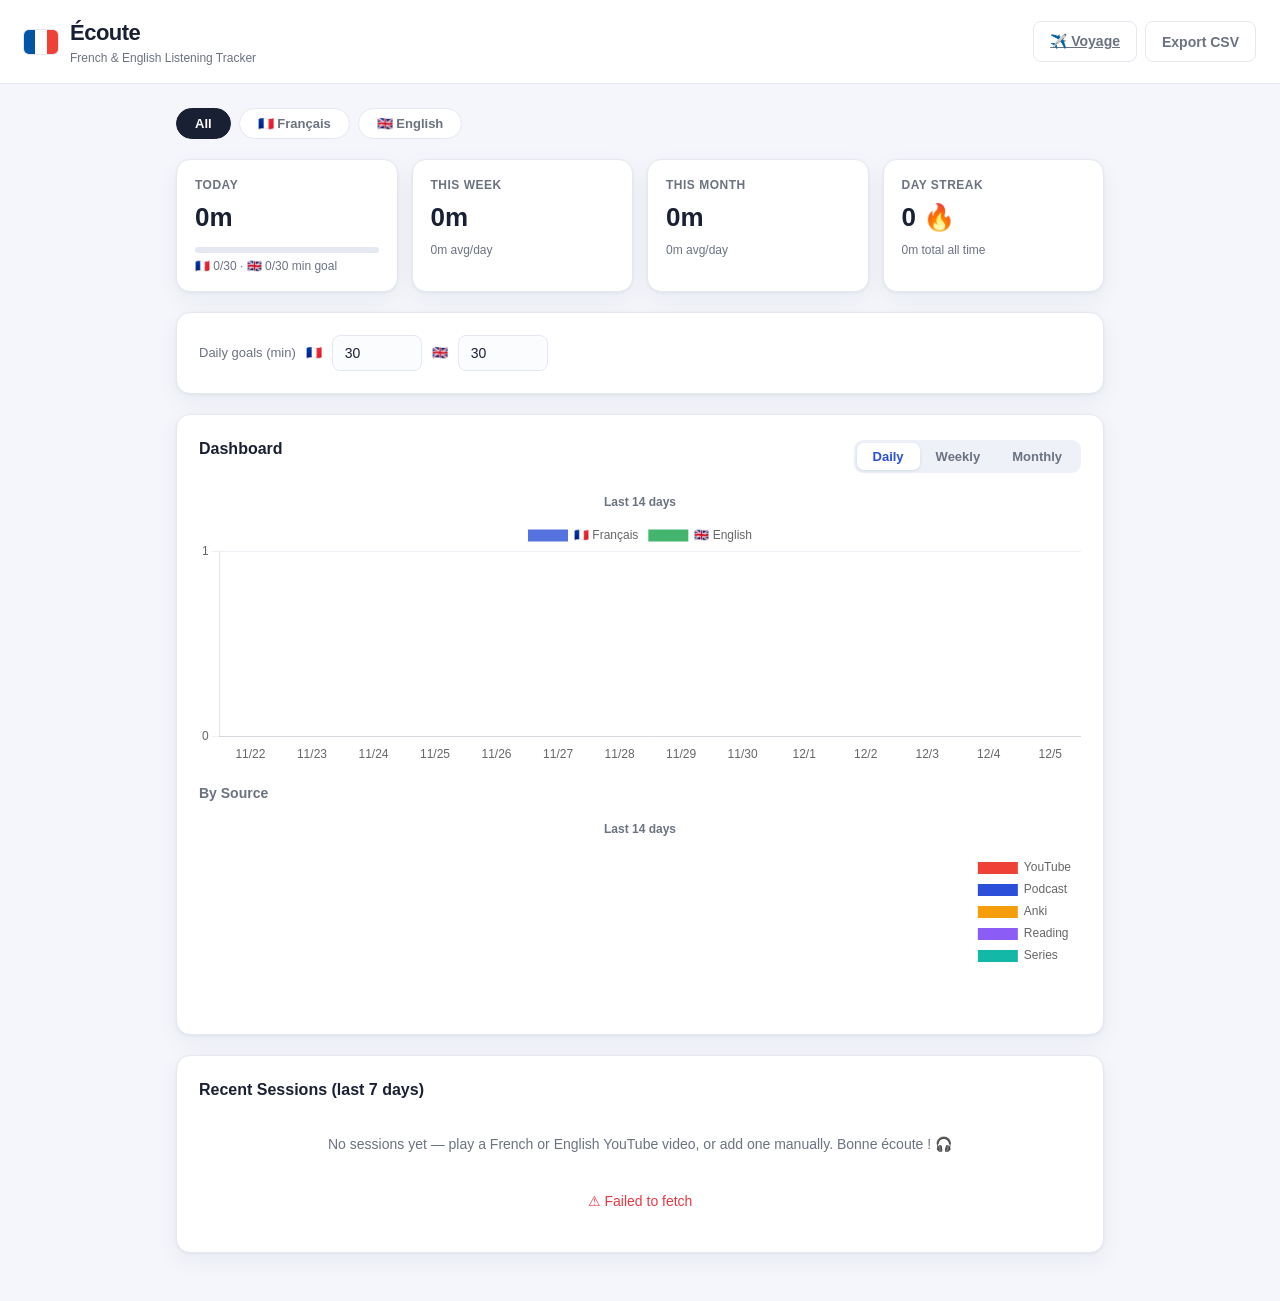
==== extension/dashboard.html @ 87cd2cb8 "Auto-track series on Gimy/Netflix/Disney+ with TMDB poster icons New series-detect.js content script" ====
<!DOCTYPE html>
<html lang="en">
<head>
  <meta charset="UTF-8">
  <meta name="viewport" content="width=device-width, initial-scale=1.0">
  <title>Écoute — Dashboard</title>
  <link rel="icon" type="image/png" href="icons/favicon-64.png">
  <link rel="apple-touch-icon" href="icons/apple-touch-icon.png">
  <link rel="stylesheet" href="dashboard.css">
</head>
<body>
  <header class="topbar">
    <div class="brand">
      <span class="brand-flag"><span></span><span></span><span></span></span>
      <div>
        <h1>Écoute</h1>
        <p class="brand-sub" data-i18n="tagline">French Listening Tracker</p>
      </div>
    </div>
    <div class="topbar-actions">
      <a class="btn btn-ghost" href="todo.html">✈️ Voyage</a>
      <button id="exportBtn" class="btn btn-ghost" data-i18n="export">Export CSV</button>
    </div>
  </header>

  <main class="container">

    <div class="lang-filter">
      <button class="pill active" data-langfilter="all" data-i18n="all">All</button>
      <button class="pill" data-langfilter="fr">🇫🇷 <span data-i18n="french">Français</span></button>
      <button class="pill" data-langfilter="en">🇬🇧 <span data-i18n="english">English</span></button>
    </div>

    <section class="stats-grid">
      <div class="stat-card">
        <p class="stat-label" data-i18n="today">Today</p>
        <p class="stat-value" id="statToday">0m</p>
        <div class="goal-bar"><div class="goal-fill" id="goalFill"></div></div>
        <p class="stat-sub" id="goalText"></p>
      </div>
      <div class="stat-card">
        <p class="stat-label" data-i18n="thisWeek">This Week</p>
        <p class="stat-value" id="statWeek">0m</p>
        <p class="stat-sub" id="statWeekAvg"></p>
      </div>
      <div class="stat-card">
        <p class="stat-label" data-i18n="thisMonth">This Month</p>
        <p class="stat-value" id="statMonth">0m</p>
        <p class="stat-sub" id="statMonthAvg"></p>
      </div>
      <div class="stat-card">
        <p class="stat-label" data-i18n="streak">Day Streak</p>
        <p class="stat-value" id="statStreak">0 🔥</p>
        <p class="stat-sub" id="statTotal"></p>
      </div>
    </section>

    <section class="card">
      <div class="goal-setting no-border">
        <label data-i18n="dailyGoals">Daily goals (min)</label>
        <span>🇫🇷</span><input type="number" id="goalInputFr" class="input small" min="5" max="1440" step="5">
        <span>🇬🇧</span><input type="number" id="goalInputEn" class="input small" min="5" max="1440" step="5">
      </div>
    </section>

    <section class="card">
      <div class="dash-header">
        <h2 data-i18n="dashboard">Dashboard</h2>
        <div class="tabs">
          <button class="tab active" data-view="daily" data-i18n="daily">Daily</button>
          <button class="tab" data-view="weekly" data-i18n="weekly">Weekly</button>
          <button class="tab" data-view="monthly" data-i18n="monthly">Monthly</button>
        </div>
      </div>
      <div class="chart-wrap"><canvas id="mainChart"></canvas></div>
      <div class="chart-wrap donut-wrap">
        <h3 data-i18n="bySource">By Source</h3>
        <canvas id="typeChart"></canvas>
      </div>
    </section>

    <section class="card">
      <h2 data-i18n="recentSessions">Recent Sessions</h2>
      <ul id="sessionList" class="session-list"></ul>
      <p id="emptyMsg" class="empty-msg" data-i18n="noSessions">No sessions yet.</p>
      <p id="errorMsg" class="empty-msg error" hidden></p>
    </section>

  </main>

  <script src="vendor/chart.umd.min.js"></script>
  <script src="storage-shim.js"></script>
  <script src="config.js"></script>
  <script src="config.local.js"></script>
  <script src="supabase.js"></script>
  <script src="i18n.js"></script>
  <script src="tmdb.js"></script>
  <script src="dashboard.js"></script>
</body>
</html>
---- extension/dashboard.css ----
:root {
  --bg: #f4f6fb;
  --card: #ffffff;
  --text: #1a2033;
  --muted: #6b7280;
  --primary: #2b4fd8;
  --primary-dark: #1e3ab0;
  --red: #e63946;
  --border: #e5e8f0;
  --radius: 14px;
  --shadow: 0 1px 3px rgba(20, 30, 70, 0.06), 0 8px 24px rgba(20, 30, 70, 0.05);
}

* { box-sizing: border-box; margin: 0; padding: 0; }

body {
  font-family: 'Inter', -apple-system, 'PingFang TC', 'Microsoft JhengHei', sans-serif;
  background: var(--bg);
  color: var(--text);
  line-height: 1.5;
}

/* ── Top bar ─────────────────────────────── */
.topbar {
  display: flex;
  align-items: center;
  justify-content: space-between;
  padding: 16px 24px;
  background: var(--card);
  border-bottom: 1px solid var(--border);
  position: sticky;
  top: 0;
  z-index: 10;
}

.brand { display: flex; align-items: center; gap: 12px; }
.brand h1 { font-size: 22px; font-weight: 800; letter-spacing: -0.5px; }
.brand-sub { font-size: 12px; color: var(--muted); }

.brand-flag {
  display: flex;
  width: 34px;
  height: 24px;
  border-radius: 5px;
  overflow: hidden;
  box-shadow: 0 0 0 1px var(--border);
}
.brand-flag span { flex: 1; }
.brand-flag span:nth-child(1) { background: #0055a4; }
.brand-flag span:nth-child(2) { background: #ffffff; }
.brand-flag span:nth-child(3) { background: #ef4135; }

.topbar-actions { display: flex; gap: 8px; }

/* ── Layout ──────────────────────────────── */
.container {
  max-width: 960px;
  margin: 0 auto;
  padding: 24px 16px 48px;
  display: flex;
  flex-direction: column;
  gap: 20px;
}

.two-col {
  display: grid;
  grid-template-columns: 1fr 1fr;
  gap: 20px;
}

@media (max-width: 720px) {
  .two-col { grid-template-columns: 1fr; }
}

/* ── Cards ───────────────────────────────── */
.card {
  background: var(--card);
  border: 1px solid var(--border);
  border-radius: var(--radius);
  box-shadow: var(--shadow);
  padding: 22px;
}

.card h2 { font-size: 16px; font-weight: 700; margin-bottom: 14px; }
.card h3 { font-size: 14px; font-weight: 600; color: var(--muted); margin: 18px 0 8px; }

/* ── Stats ───────────────────────────────── */
.stats-grid {
  display: grid;
  grid-template-columns: repeat(4, 1fr);
  gap: 14px;
}

@media (max-width: 720px) {
  .stats-grid { grid-template-columns: repeat(2, 1fr); }
}

.stat-card {
  background: var(--card);
  border: 1px solid var(--border);
  border-radius: var(--radius);
  box-shadow: var(--shadow);
  padding: 16px 18px;
}

.stat-label {
  font-size: 12px;
  font-weight: 600;
  color: var(--muted);
  text-transform: uppercase;
  letter-spacing: 0.5px;
}

.stat-value { font-size: 26px; font-weight: 800; margin-top: 4px; }
.stat-sub { font-size: 12px; color: var(--muted); margin-top: 4px; }

.goal-bar {
  height: 6px;
  background: var(--border);
  border-radius: 3px;
  margin-top: 10px;
  overflow: hidden;
}

.goal-fill {
  height: 100%;
  width: 0;
  background: linear-gradient(90deg, var(--primary), #6c8cff);
  border-radius: 3px;
  transition: width 0.4s ease;
}

.goal-fill.done { background: linear-gradient(90deg, #16a34a, #4ade80); }

/* ── Timer ───────────────────────────────── */
.timer-display {
  font-size: 44px;
  font-weight: 800;
  font-variant-numeric: tabular-nums;
  text-align: center;
  letter-spacing: 2px;
  margin: 8px 0 16px;
  color: var(--primary-dark);
}

.timer-card.running .timer-display { color: var(--red); }

.timer-buttons { display: flex; gap: 8px; margin-top: 12px; }
.timer-buttons .btn { flex: 1; }

/* ── Forms & buttons ─────────────────────── */
.field-row { display: flex; gap: 8px; margin-bottom: 10px; }
.grow { flex: 1; }

.input {
  padding: 9px 12px;
  border: 1px solid var(--border);
  border-radius: 8px;
  font-size: 14px;
  font-family: inherit;
  background: #fbfcfe;
  color: var(--text);
  min-width: 0;
}

.input:focus { outline: 2px solid var(--primary); outline-offset: -1px; }
.input.small { width: 90px; }

.btn {
  padding: 9px 16px;
  border: none;
  border-radius: 8px;
  font-size: 14px;
  font-weight: 600;
  font-family: inherit;
  cursor: pointer;
  transition: background 0.15s, transform 0.05s;
}

.btn:active { transform: scale(0.98); }
.btn:disabled { opacity: 0.45; cursor: not-allowed; }
.btn.full { width: 100%; }

.btn-primary { background: var(--primary); color: #fff; }
.btn-primary:hover:not(:disabled) { background: var(--primary-dark); }
.btn-secondary { background: #eef1f8; color: var(--text); }
.btn-secondary:hover:not(:disabled) { background: #e2e6f0; }
.btn-danger { background: var(--red); color: #fff; }
.btn-danger:hover:not(:disabled) { background: #c92c39; }
.btn-ghost {
  background: transparent;
  border: 1px solid var(--border);
  color: var(--muted);
}
.btn-ghost:hover { background: #f0f2f8; color: var(--text); }

.goal-setting {
  display: flex;
  align-items: center;
  gap: 10px;
  margin-top: 16px;
  padding-top: 14px;
  border-top: 1px dashed var(--border);
  font-size: 13px;
  color: var(--muted);
}

/* ── Dashboard ───────────────────────────── */
.dash-header {
  display: flex;
  align-items: center;
  justify-content: space-between;
  flex-wrap: wrap;
  gap: 10px;
  margin-bottom: 10px;
}

.tabs {
  display: flex;
  background: #eef1f8;
  border-radius: 9px;
  padding: 3px;
}

.tab {
  border: none;
  background: transparent;
  padding: 6px 16px;
  border-radius: 7px;
  font-size: 13px;
  font-weight: 600;
  font-family: inherit;
  color: var(--muted);
  cursor: pointer;
}

.tab.active {
  background: var(--card);
  color: var(--primary);
  box-shadow: 0 1px 3px rgba(20, 30, 70, 0.12);
}

.chart-wrap { position: relative; height: 280px; }
.donut-wrap { height: auto; }
.donut-wrap canvas { max-height: 200px; }

/* ── Session list ────────────────────────── */
.session-list { list-style: none; }

.session-item {
  display: flex;
  align-items: center;
  gap: 12px;
  padding: 10px 4px;
  border-bottom: 1px solid var(--border);
}

.session-item:last-child { border-bottom: none; }

.session-icon { font-size: 18px; }
.session-icon img {
  width: 24px;
  height: 34px;
  object-fit: cover;
  border-radius: 4px;
  display: block;
  box-shadow: 0 0 0 1px rgba(0, 0, 0, 0.08);
}
.session-info { flex: 1; min-width: 0; }
.session-title {
  font-size: 14px;
  font-weight: 600;
  white-space: nowrap;
  overflow: hidden;
  text-overflow: ellipsis;
}
.session-meta { font-size: 12px; color: var(--muted); }
.session-mins { font-weight: 700; font-size: 14px; color: var(--primary-dark); white-space: nowrap; }

.session-del {
  border: none;
  background: transparent;
  color: var(--muted);
  font-size: 16px;
  cursor: pointer;
  padding: 4px 8px;
  border-radius: 6px;
}
.session-del:hover { background: #fde8ea; color: var(--red); }

.empty-msg {
  color: var(--muted);
  font-size: 14px;
  text-align: center;
  padding: 18px 0;
}

.footer {
  text-align: center;
  padding: 16px;
  font-size: 12px;
  color: var(--muted);
}

.empty-msg.error { color: #e63946; }

/* ── Language filter pills ───────────────── */
.lang-filter { display: flex; gap: 8px; }

.pill {
  padding: 7px 18px;
  border: 1px solid var(--border);
  border-radius: 999px;
  background: var(--card);
  font-size: 13px;
  font-weight: 600;
  font-family: inherit;
  color: var(--muted);
  cursor: pointer;
}
.pill:hover { background: #eef1f8; }
.pill.active { background: var(--text); border-color: var(--text); color: #fff; }

.goal-setting { flex-wrap: wrap; }

/* ── Grouped session list ────────────────── */
.lang-section {
  display: flex;
  justify-content: space-between;
  font-weight: 700;
  font-size: 15px;
  padding: 14px 4px 6px;
}

.src-group {
  border: 1px solid var(--border);
  border-radius: 10px;
  margin: 5px 0;
  background: #fbfcfe;
}

.src-group summary {
  display: flex;
  justify-content: space-between;
  align-items: center;
  padding: 9px 14px;
  font-weight: 600;
  font-size: 13px;
  cursor: pointer;
  list-style: none;
}

.src-group summary::before {
  content: '▸';
  color: var(--muted);
  margin-right: 8px;
}

.src-group[open] summary::before { content: '▾'; }
.src-group summary span:first-of-type { flex: 1; }
.src-sub { color: var(--muted); font-weight: 500; font-size: 12px; }

.src-group .session-list { padding: 0 14px 4px; }
.src-group .session-item { border-top: 1px solid var(--border); border-bottom: none; }

.session-item.editing { gap: 6px; padding: 10px 4px; }
.session-item.editing .btn { padding: 7px 12px; font-size: 13px; }

.goal-setting.no-border { margin-top: 0; padding-top: 0; border-top: none; }
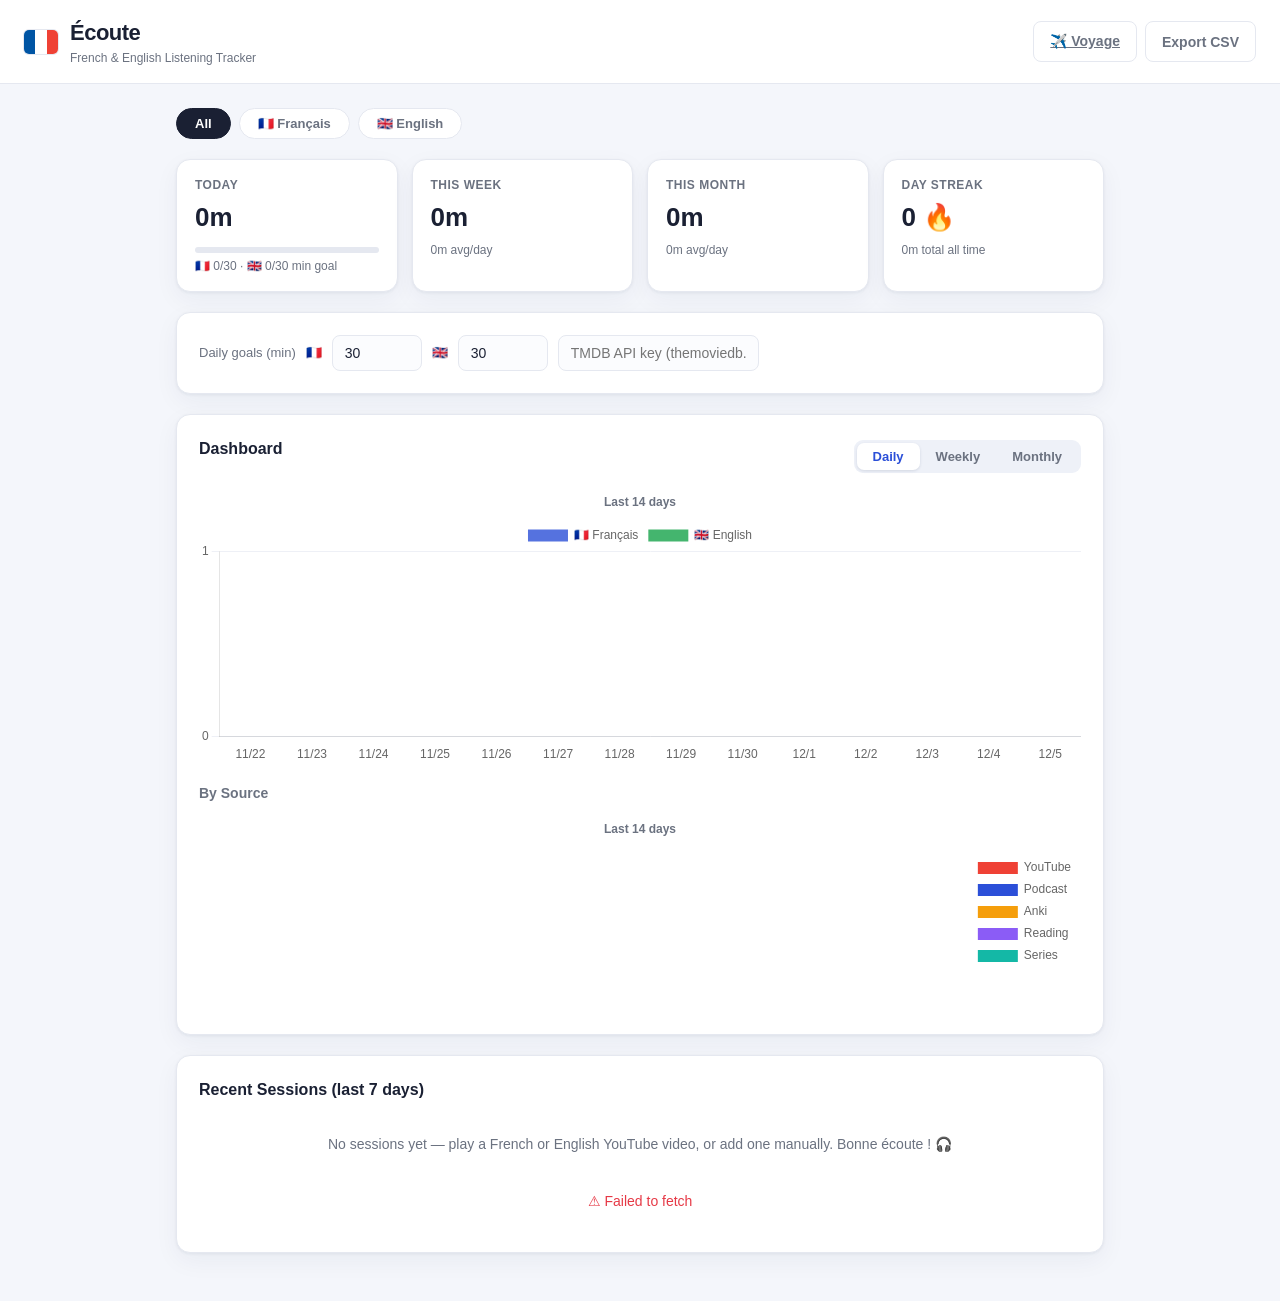
==== commit 41b527ea: "Dashboard offers a TMDB key field when no key is available The GitHub Pages copy can't ship the pers" ====
--- a/extension/dashboard.html
+++ b/extension/dashboard.html
@@ -60,6 +60,8 @@
         <label data-i18n="dailyGoals">Daily goals (min)</label>
         <span>🇫🇷</span><input type="number" id="goalInputFr" class="input small" min="5" max="1440" step="5">
         <span>🇬🇧</span><input type="number" id="goalInputEn" class="input small" min="5" max="1440" step="5">
+        <input type="text" id="tmdbKeyInput" class="input" data-i18n-ph="tmdbKeyPh"
+               placeholder="TMDB API key (themoviedb.org/settings/api)" hidden>
       </div>
     </section>
 
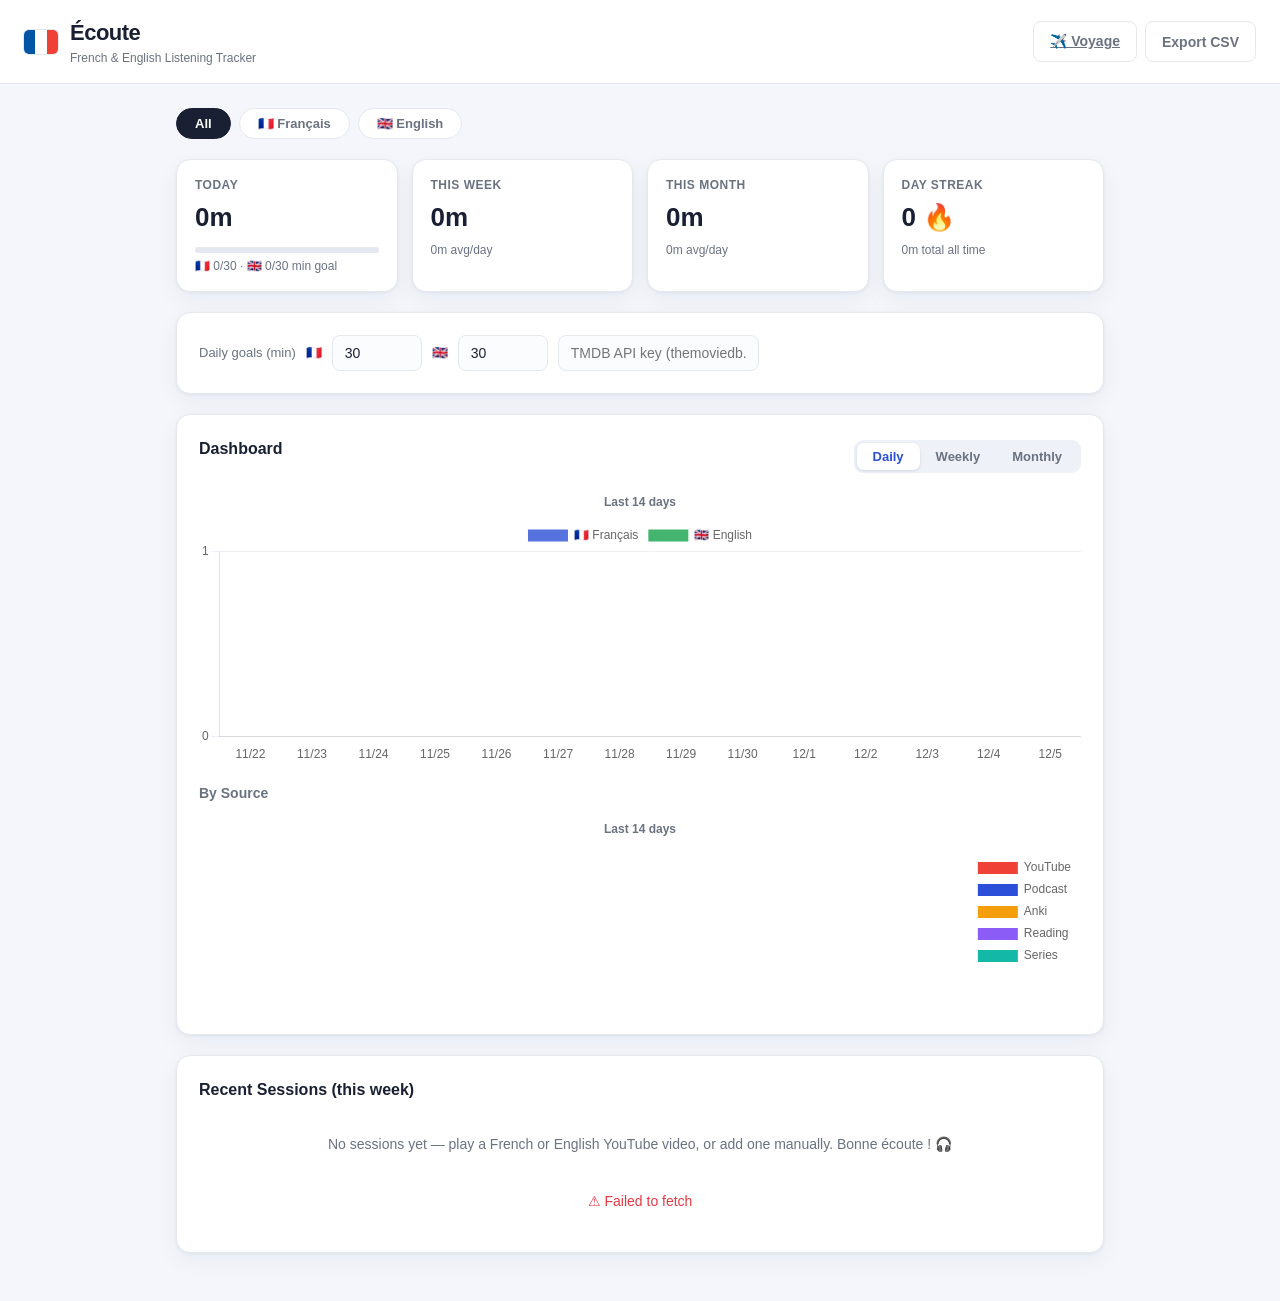
==== commit ad0e12f5: "Add a sanity test suite and pre-commit/pre-push hooks Extracts the dashboard's pure decision logic —" ====
--- a/extension/dashboard.html
+++ b/extension/dashboard.html
@@ -97,6 +97,7 @@
   <script src="supabase.js"></script>
   <script src="i18n.js"></script>
   <script src="tmdb.js"></script>
+  <script src="rules.js"></script>
   <script src="dashboard.js"></script>
 </body>
 </html>
--- a/extension/dashboard.css
+++ b/extension/dashboard.css
@@ -277,6 +277,17 @@
 .session-meta { font-size: 12px; color: var(--muted); }
 .session-mins { font-weight: 700; font-size: 14px; color: var(--primary-dark); white-space: nowrap; }
 
+.session-check {
+  width: 16px;
+  height: 16px;
+  flex-shrink: 0;
+  cursor: pointer;
+  accent-color: var(--primary-dark);
+}
+.session-item.done .session-title { text-decoration: line-through; }
+.session-item.done .session-info,
+.session-item.done .session-icon { opacity: 0.55; }
+
 .session-del {
   border: none;
   background: transparent;
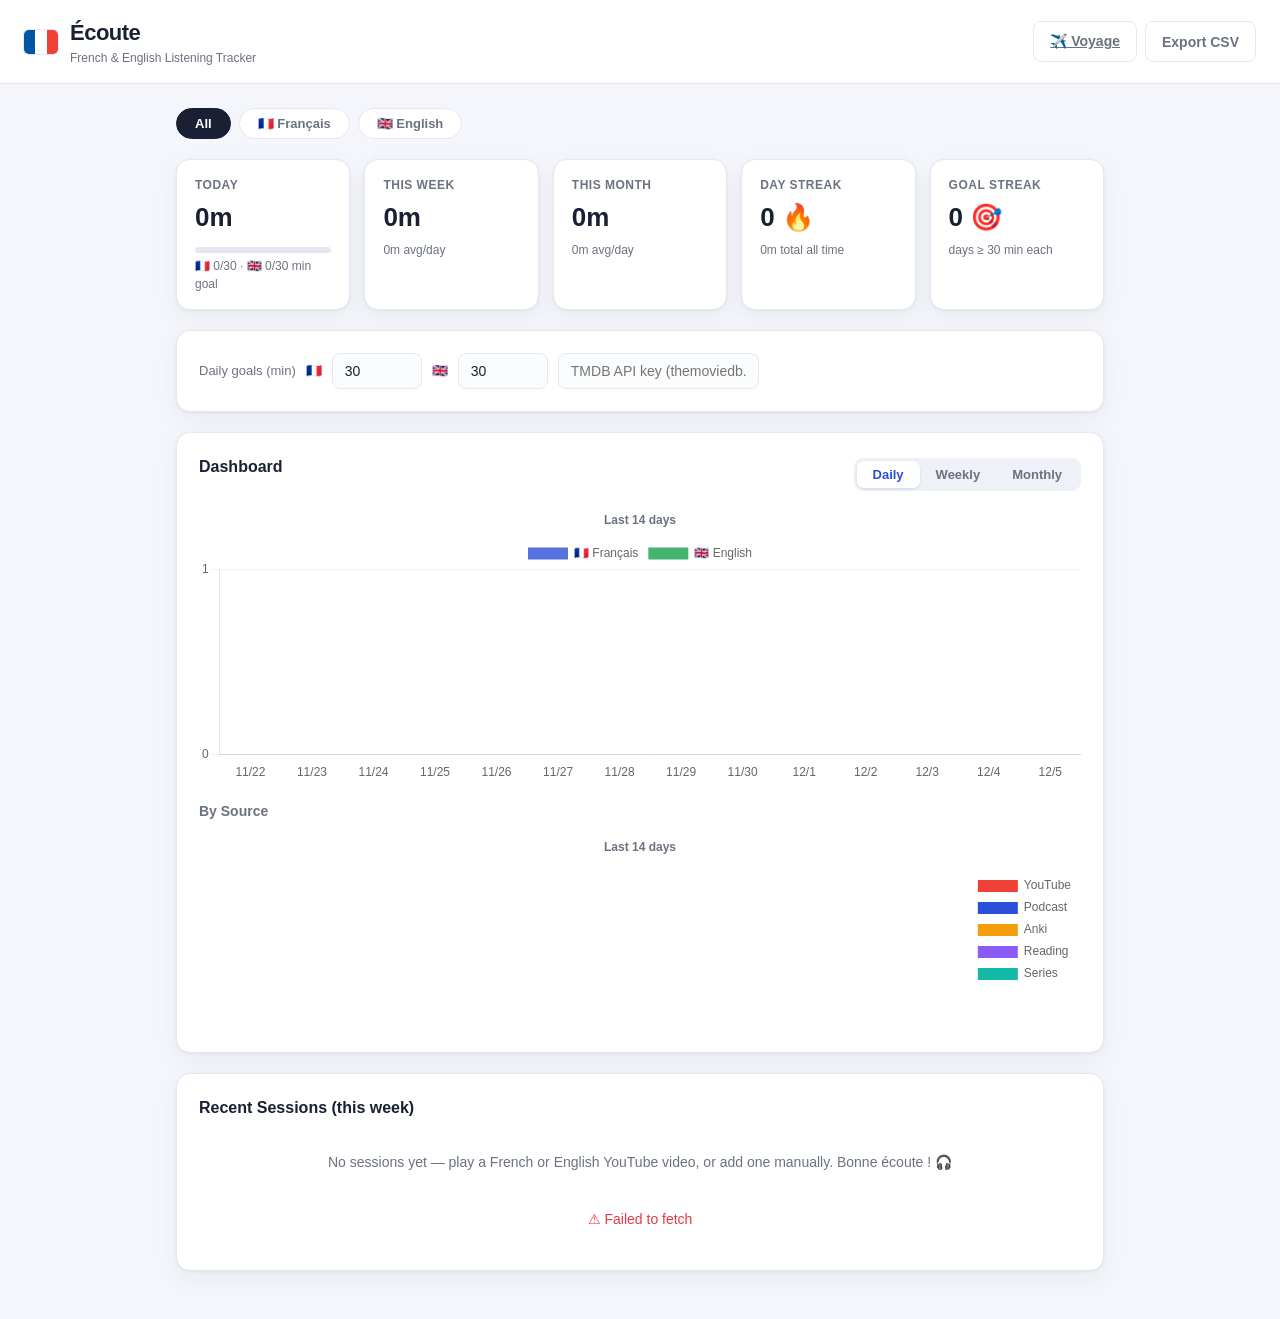
==== commit 8dabcb5e: "Add a Goal Streak stat card to the dashboard A fifth stat card next to Day Streak: consecutive days " ====
--- a/extension/dashboard.html
+++ b/extension/dashboard.html
@@ -53,6 +53,11 @@
         <p class="stat-value" id="statStreak">0 🔥</p>
         <p class="stat-sub" id="statTotal"></p>
       </div>
+      <div class="stat-card">
+        <p class="stat-label" data-i18n="goalStreakLabel">Goal Streak</p>
+        <p class="stat-value" id="statGoalStreak">0 🎯</p>
+        <p class="stat-sub" id="statGoalStreakSub" data-i18n="goalStreakSub">days ≥ 30 min</p>
+      </div>
     </section>
 
     <section class="card">
--- a/extension/dashboard.css
+++ b/extension/dashboard.css
@@ -87,7 +87,7 @@
 /* ── Stats ───────────────────────────────── */
 .stats-grid {
   display: grid;
-  grid-template-columns: repeat(4, 1fr);
+  grid-template-columns: repeat(5, 1fr);
   gap: 14px;
 }
 
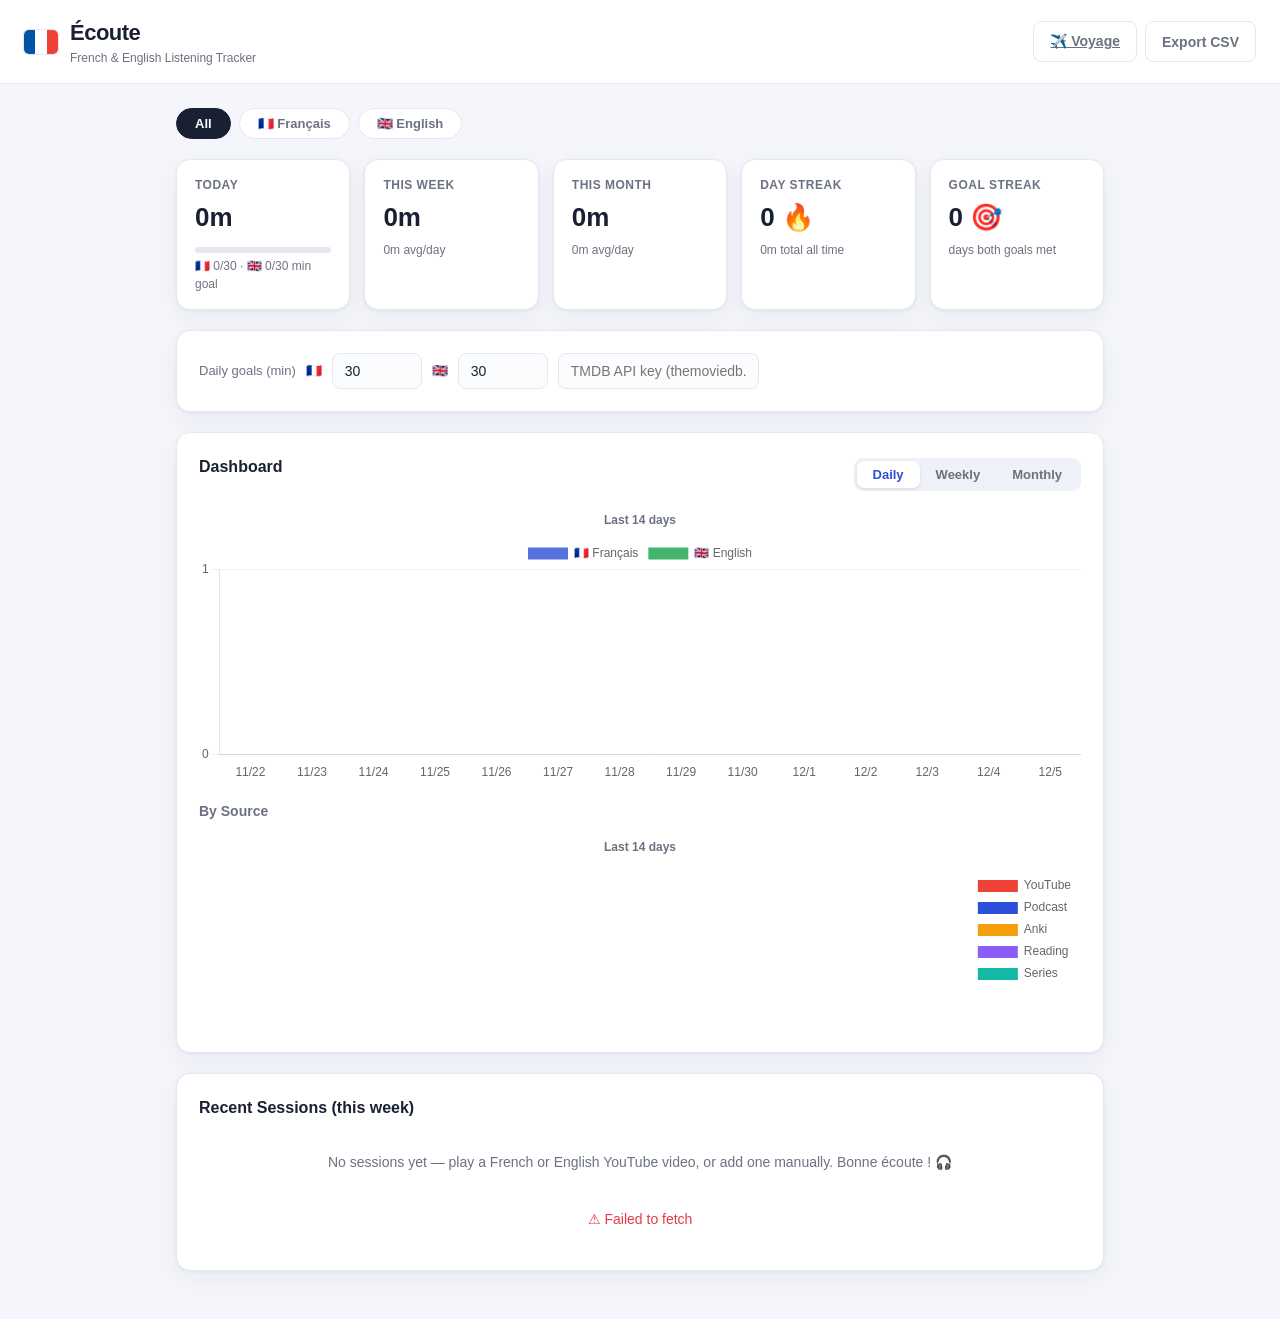
==== commit fef9c161: "Goal streak: judge each day against that day's goal (30 → 60 on 2026-08-08) The streak measured ever" ====
--- a/extension/dashboard.html
+++ b/extension/dashboard.html
@@ -56,7 +56,7 @@
       <div class="stat-card">
         <p class="stat-label" data-i18n="goalStreakLabel">Goal Streak</p>
         <p class="stat-value" id="statGoalStreak">0 🎯</p>
-        <p class="stat-sub" id="statGoalStreakSub" data-i18n="goalStreakSub">days ≥ 30 min</p>
+        <p class="stat-sub" id="statGoalStreakSub" data-i18n="goalStreakSub">days goal met</p>
       </div>
     </section>
 
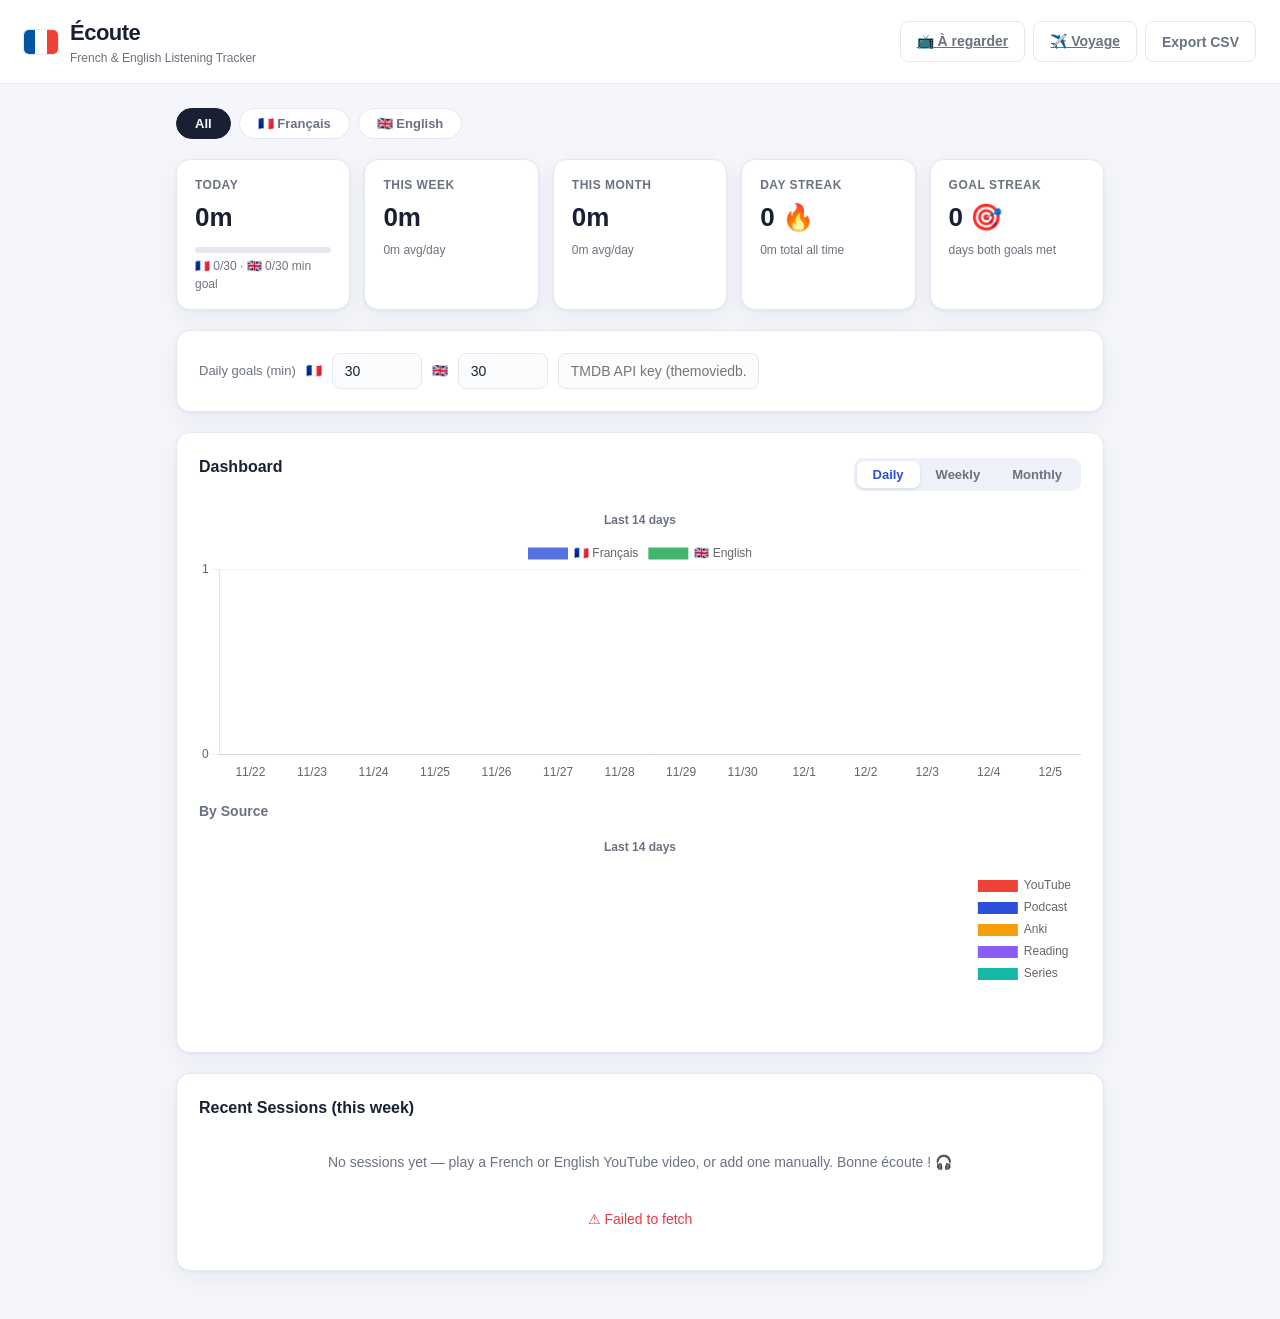
==== commit 8cd180ae: "Add the "À regarder" watch-later list (stage 1: page + model + sync logic) Foundation for syncing a " ====
--- a/extension/dashboard.html
+++ b/extension/dashboard.html
@@ -18,6 +18,7 @@
       </div>
     </div>
     <div class="topbar-actions">
+      <a class="btn btn-ghost" href="watchlist.html">📺 À regarder</a>
       <a class="btn btn-ghost" href="todo.html">✈️ Voyage</a>
       <button id="exportBtn" class="btn btn-ghost" data-i18n="export">Export CSV</button>
     </div>
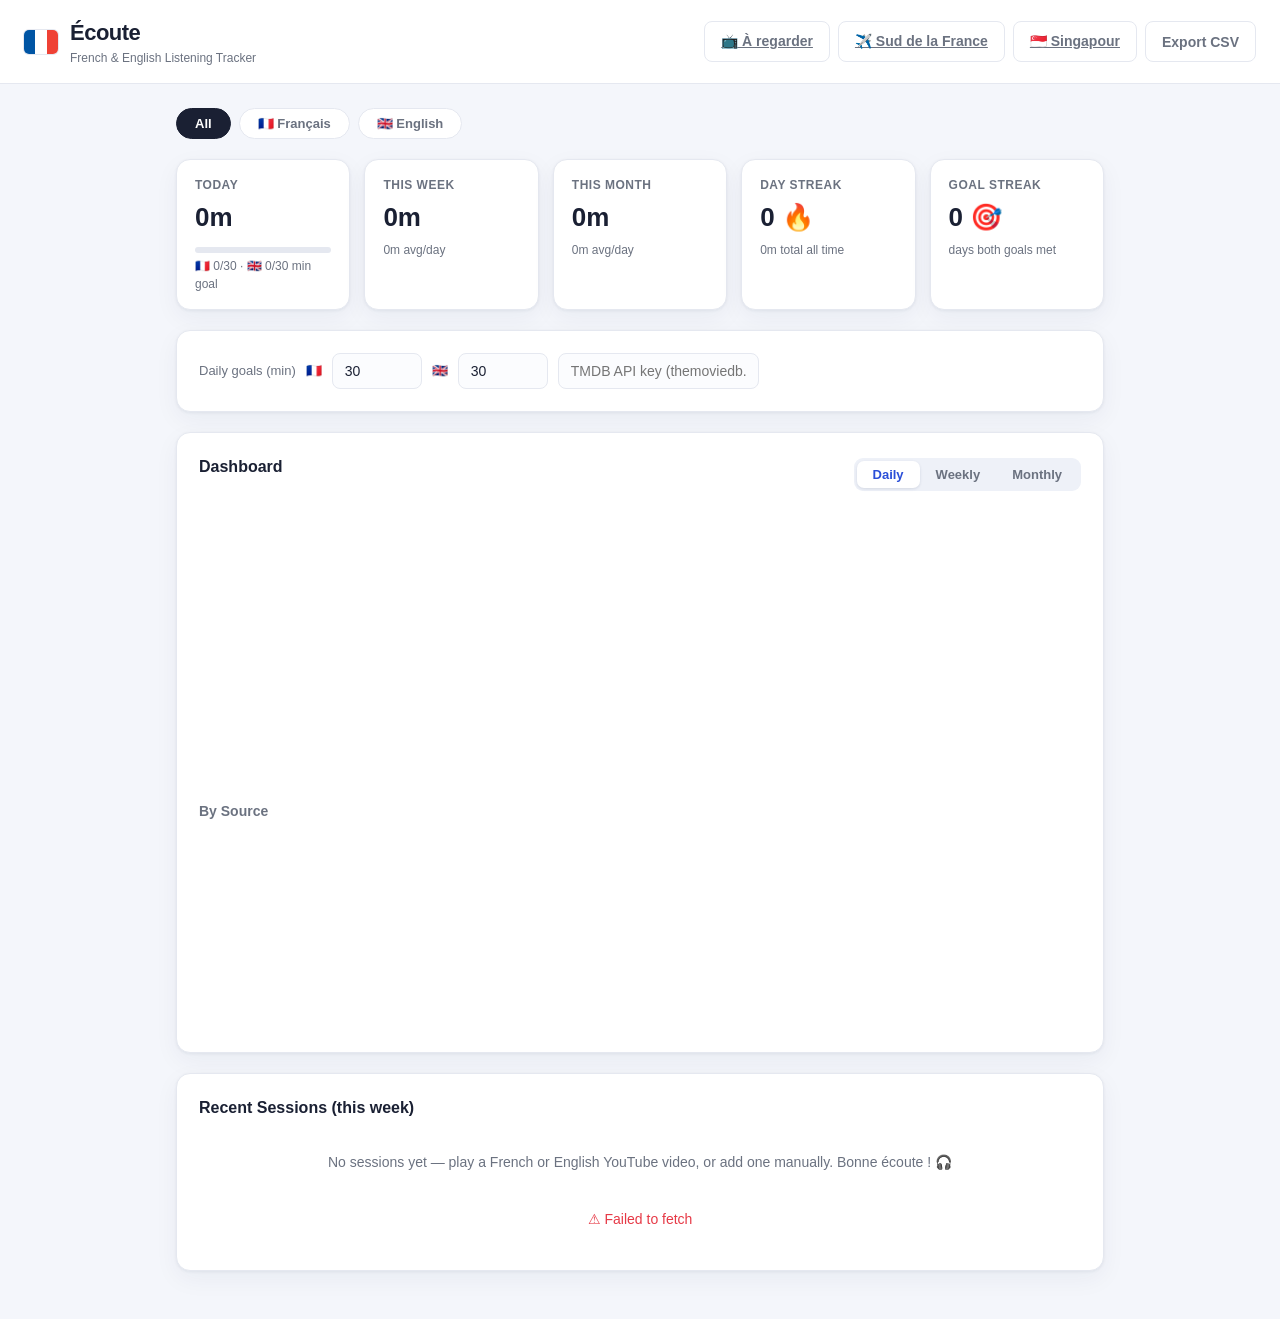
==== commit ff2c07c2: "A page per trip, and one checklist engine under both Singapore and the south of France are not the s" ====
--- a/extension/dashboard.html
+++ b/extension/dashboard.html
@@ -19,7 +19,8 @@
     </div>
     <div class="topbar-actions">
       <a class="btn btn-ghost" href="watchlist.html">📺 À regarder</a>
-      <a class="btn btn-ghost" href="todo.html">✈️ Voyage</a>
+      <a class="btn btn-ghost" href="todo.html">✈️ Sud de la France</a>
+      <a class="btn btn-ghost" href="singapore.html">🇸🇬 Singapour</a>
       <button id="exportBtn" class="btn btn-ghost" data-i18n="export">Export CSV</button>
     </div>
   </header>
@@ -104,6 +105,7 @@
   <script src="i18n.js"></script>
   <script src="tmdb.js"></script>
   <script src="rules.js"></script>
+  <script src="watch-sync.js"></script>
   <script src="dashboard.js"></script>
 </body>
 </html>
